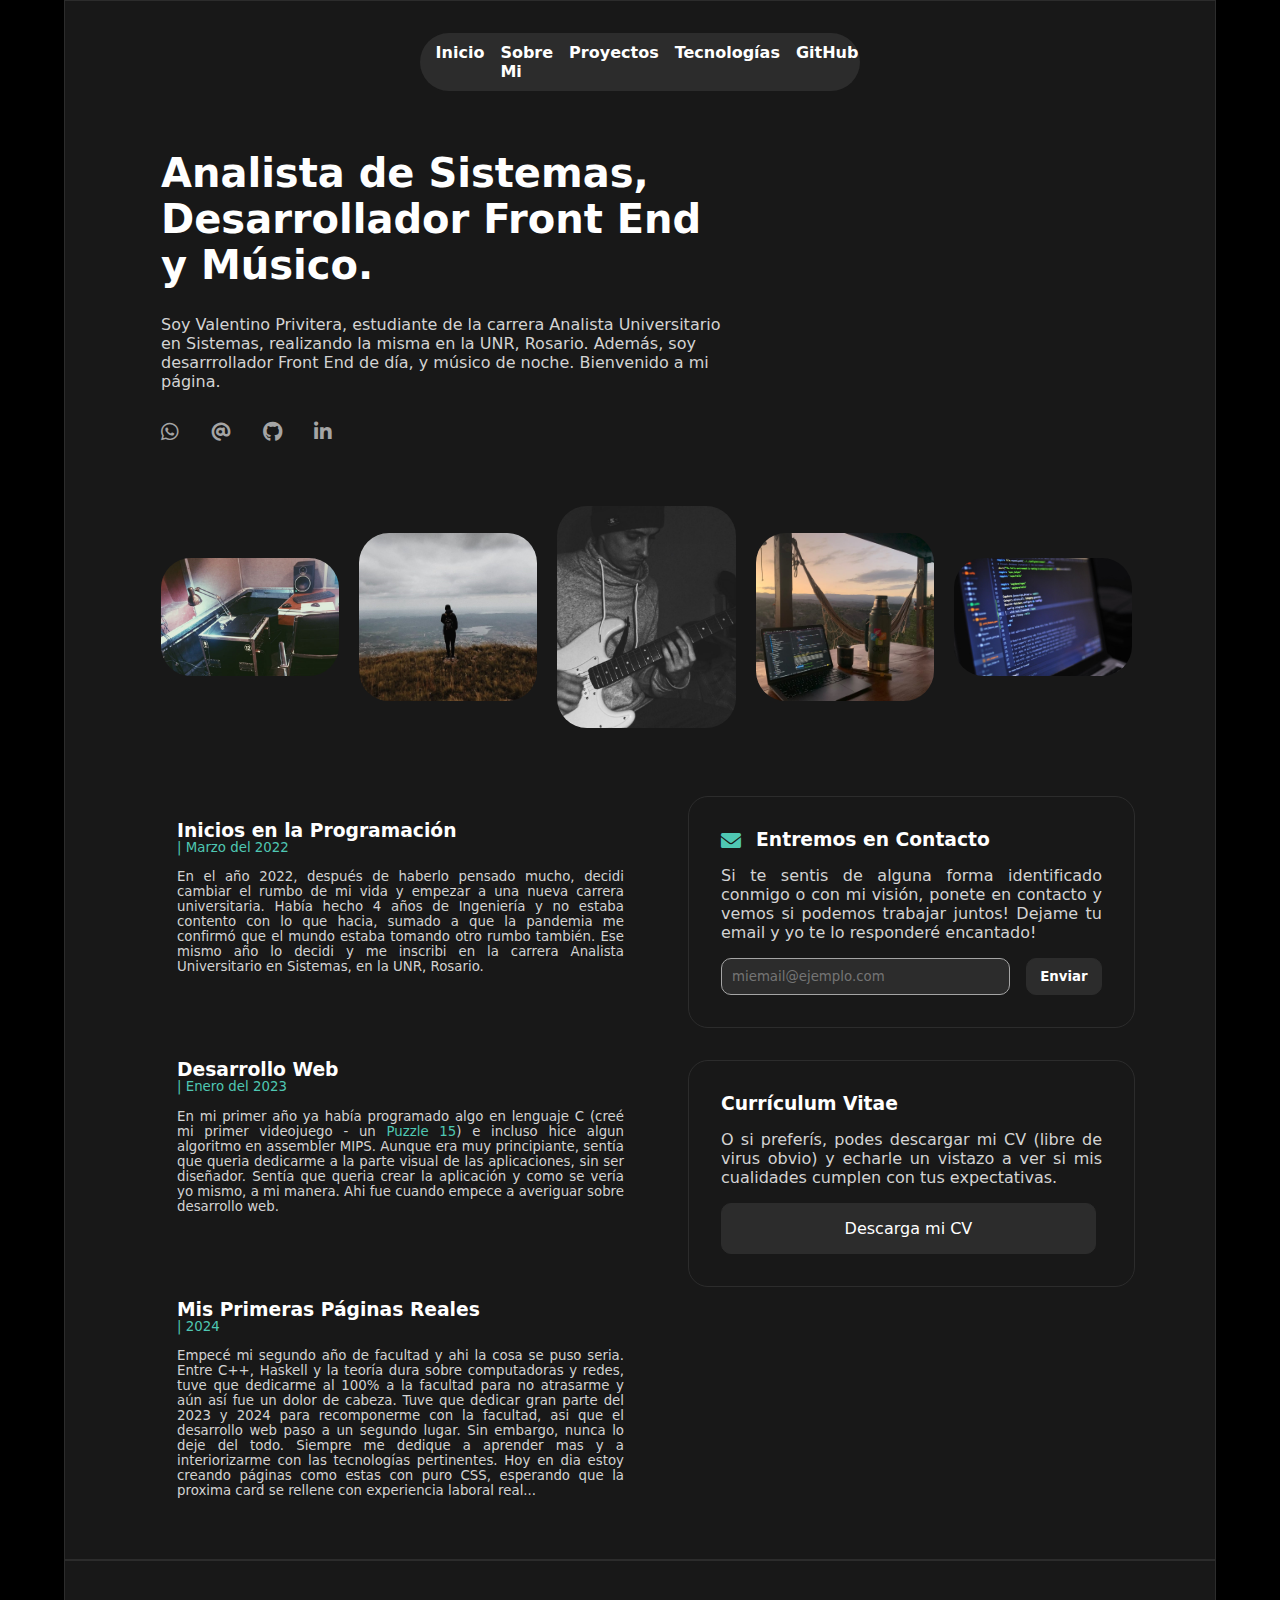
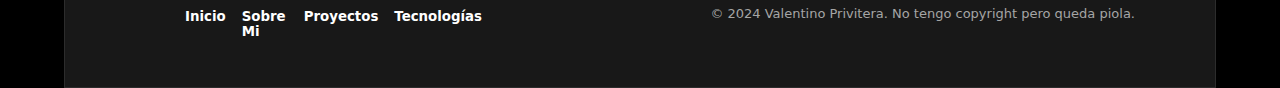
==== index.html @ 6deb17a1 "Add files via upload" ====
<!DOCTYPE html>
<html lang="es">

<head>
    <!-- Fuentes: -->
    <link rel="preconnect" href="https://fonts.googleapis.com">
    <link rel="preconnect" href="https://fonts.gstatic.com" crossorigin>
    <link href="https://fonts.googleapis.com/css2?family=Open+Sans:ital,wght@0,300..800;1,300..800&family=Roboto+Mono:ital,wght@0,100..700;1,100..700&display=swap" rel="stylesheet">
    <link rel="stylesheet" href="https://use.fontawesome.com/releases/v5.8.2/css/all.css" integrity="sha384-oS3vJWv+0UjzBfQzYUhtDYW+Pj2yciDJxpsK1OYPAYjqT085Qq/1cq5FLXAZQ7Ay" crossorigin="anonymous">
    <link rel="stylesheet" href="https://cdnjs.cloudflare.com/ajax/libs/font-awesome/6.0.0-beta3/css/all.min.css">
    <link href="https://fonts.googleapis.com/css?family=Poppins:200i,300,400&amp;display=swap" rel="stylesheet">


    <meta charset="UTF-8">
    <meta name="viewport" content="width=device-width, initial-scale=1.0">

    
    <link rel="icon" href="img/icon1.png" type="image/x-icon">
    <link rel="stylesheet" href="index.css">

    <title>Valentino Privitera - Front End Developer</title>
</head>

<body>
    
    <div class="centro_body" id="inicio">

        <!-- /////////////////////////////////////// NAV /////////////////////////////////////// -->
        <nav class="nav_body">
            <!-- Puedo meter icono con foto como la original -->

            <ul class="nav_caja_botones">
                <a class="boton_nav" href="index.html"><li>Inicio</li></a>     
                <a class="boton_nav" href="#seccion_cards"><li>Sobre Mi</li></a>
                <a class="boton_nav" href="proyectos.html"><li>Proyectos</li></a>
                <a class="boton_nav" href="tecnologias.html"><li>Tecnologías</li></a>
                <a class="boton_nav" href="https://github.com/ValenGu1t0" target="_blank"><li>GitHub</li></a>
            </ul>

            <!-- Puedo insertar boton dia / noche -->
        </nav>

        <!-- /////////////////////////////////////// INTRO /////////////////////////////////////// -->
        <section class="inicio_body">
            <h1>Analista de Sistemas, Desarrollador Front End y Músico.</h1>
            <p>Soy Valentino Privitera, estudiante de la carrera Analista Universitario en Sistemas, realizando la misma en la UNR, Rosario. Además, soy desarrrollador Front End de día, y músico de noche. Bienvenido a mi página.</p>
        
            <div class="inicio_body_caja_contacto">
                <a href="https://wa.me/5492235314907" target="_blank" class="botoncontacto"><i class="fab fa-whatsapp fa-lg"></i></a>
                <a href="mailto:devalen543@example.com" target="_blank" class="botoncontacto"><i class="fas fa-at fa-lg"></i></a>
                <a href="https://github.com/ValenGu1t0" target="_blank" class="botoncontacto"><i class="fab fa-github fa-lg"></i></a>
                <a href="https://www.linkedin.com/in/valentino-privitera-52a646214" target="_blank" class="botoncontacto"><i class="fab fa-linkedin-in fa-lg"></i></a>
            </div>
        </section>

        <!-- /////////////////////////////////////// IMGS /////////////////////////////////////// -->
        <section class="img_body">
            <div class="div_img_body"><img src="img\1.jpeg" alt=""></div>
            <div class="div_img_body"><img src="img\2.jpeg" alt=""></div>
            <div class="div_img_body"><img src="img\3.jpeg" alt=""></div>
            <div class="div_img_body"><img src="img\4.jpeg" alt=""></div>
            <div class="div_img_body"><img src="img\5.jpeg" alt=""></div>
        </section>

        <!-- /////////////////////////////////////// CARDS /////////////////////////////////////// -->
        <section class="cards_body" id="seccion_cards">

            <!-- /////////////////// CARDS IZQ /////////////////// -->
            <div class="cards_body_izq">

                <div class="card_info">
                    <h3>Inicios en la Programación</h3>
                    <time datetime="2022-03">| Marzo del 2022</time>
                    <p>En el año 2022, después de haberlo pensado mucho, decidi cambiar el rumbo de mi vida y empezar a una nueva carrera universitaria. Había hecho 4 años de Ingeniería y no estaba contento con lo que hacia, sumado a que la pandemia me confirmó que el mundo estaba tomando otro rumbo también. Ese mismo año lo decidi y me inscribi en la carrera Analista Universitario en Sistemas, en la UNR, Rosario.  </p>
                </div>

                <div class="card_info">
                    <h3>Desarrollo Web</h3>
                    <time datetime="2023-01">| Enero del 2023</time>
                    <p>En mi primer año ya había programado algo en lenguaje C (creé mi primer videojuego - un <a class="link_en_p" href="https://github.com/ValenGu1t0/Practicos-en-C/tree/main/TP%20Puzzle%2015%20-%20Taller%20I%20-%20Valentino%20Privitera" target="_blank">Puzzle 15</a>) e incluso hice algun algoritmo en assembler MIPS. Aunque era muy principiante, sentía que queria dedicarme a la parte visual de las aplicaciones, sin ser diseñador. Sentía que queria crear la aplicación y como se vería yo mismo, a mi manera. Ahi fue cuando empece a averiguar sobre desarrollo web.  </p>
                </div>

                <div class="card_info">
                    <h3>Mis Primeras Páginas Reales</h3>
                    <time datetime="2024">| 2024</time>
                    <p>Empecé mi segundo año de facultad y ahi la cosa se puso seria. Entre C++, Haskell y la teoría dura sobre computadoras y redes, tuve que dedicarme al 100% a la facultad para no atrasarme y aún así fue un dolor de cabeza. Tuve que dedicar gran parte del 2023 y 2024 para recomponerme con la facultad, asi que el desarrollo web paso a un segundo lugar. Sin embargo, nunca lo deje del todo. Siempre me dedique a aprender mas y a interiorizarme con las tecnologías pertinentes. Hoy en dia estoy creando páginas como estas con puro CSS, esperando que la proxima card se rellene con experiencia laboral real... </p>
                </div>
            </div>

            <!-- /////////////////// CARDS DER /////////////////// -->
            <div class="cards_body_der">

                <div class="card_info_der">
                    <i class="fa-solid fa-envelope fa-lg"></i> <h3> Entremos en Contacto</h3> <p>Si te sentis de alguna forma identificado conmigo o con mi visión, ponete en contacto y vemos si podemos trabajar juntos! Dejame tu email y yo te lo responderé encantado!</p>
                    <div class="contacto_email">
                        <input type="email" placeholder="miemail@ejemplo.com">
                        <button type="submit">Enviar</button>
                    </div>
                </div>

                <div class="card_info_der">
                    <h3>Currículum Vitae</h3> <p>O si preferís, podes descargar mi CV (libre de virus obvio) y echarle un vistazo a ver si mis cualidades cumplen con tus expectativas.</p>
                    <a class="botonCV" href="img\CV_Privitera.pdf" download="CV_Privitera.pdf" target="_blank">Descarga mi CV</a>
                </div>

            </div>
        </section>
    </div>

    <footer class="centro_body">

        <div class="footer">

            <ul class="footer_caja_botones">
                <a class="boton_footer" href="#inicio"><li>Inicio</li></a>              <!-- ATENTO a ponerselo a las demas pag-->
                <a class="boton_footer" href="#seccion_cards"><li>Sobre Mi</li></a>
                <a class="boton_footer" href="proyectos.html"><li>Proyectos</li></a>
                <a class="boton_footer" href="tecnologias.html"><li>Tecnologías</li></a>
            </ul>

            <p>© 2024 Valentino Privitera. No tengo copyright pero queda piola.</p>

        </div>

    </footer>

</body>

</html>
---- index.css ----
/* ////////////////////////////////////////////////////////////////////// GLOBAL /////////////////////////////////// */

:root {

    --black: #000000;
    --white: #ffffff;
    --gray: #181818;
    --moregray: #2c2c2c;
    --moremoregray: #a5a5a5;
    --letras_parrafo: #d3d3d3;
    --letras_link: #4fc7b3;
}

* {
    font-family: ui-sans-serif, system-ui, sans-serif, Apple Color Emoji, Segoe UI Emoji, Segoe UI Symbol, Noto Color Emoji;
    scroll-behavior: smooth;
}

.link_en_p {  text-decoration: none;   color: var(--letras_link); }

body {

    margin: 0;
    padding: 0;
    box-sizing: border-box; 

    background-color: var(--black);

    display: flex;
    flex-direction: column;
    justify-content: center;
    align-items: center;
}

.centro_body {

    width: 90%;
    
    background-color: var(--gray);
    border: 1px solid var(--moregray);

    display: flex;
    flex-direction: column;

    box-sizing: border-box;
    padding: 1rem 4rem;
}


/* ////////////////////////////////////////////////////////////////////// NAV /////////////////////////////////// */

.nav_body {

    display: flex;
    justify-content: center;
    align-items: center;
}

.nav_caja_botones {

    display: flex;
    flex-direction: row;
    justify-content: space-evenly;

    gap: 1rem;

    width: 40%;
    padding: 10px 1rem;

    background-color: var(--moregray);
    border-radius: 30px;

    list-style: none;

    position: sticky;

}

.boton_nav { 

    font-weight: 600;
    color: var(--white);
    text-decoration: none;
}

.boton_nav:hover {  color: var(--letras_link);  }



/* ////////////////////////////////////////////////////////////////////// SECCION1 - INTRODUCCION /////////////////////// */

.inicio_body {

    padding: 1rem 2rem;
    width: 55%;
    color: var(--moremoregray);
}

.inicio_body h1 { font-size: 2.5em; color: var(--white);}

.inicio_body p { margin-bottom: 2rem; color: var(--letras_parrafo);}


.inicio_body_caja_contacto {

    display: flex;
    flex-direction: row;
    justify-content: start;
}

.botoncontacto {  margin-right: 2rem; }

.botoncontacto:link, .botoncontacto:visited { color: var(--moremoregray); }

.botoncontacto:hover {  color: var(--letras_link); }



/* ////////////////////////////////////////////////////////////////////// SECCION2 - IMGS /////////////////////////////// */

.img_body {

    margin: 2rem 0 2rem;
    padding: 1rem 2rem;
    width: 95%;
    
    display: flex;
    justify-content: center;
    align-items: center;
    gap: 20px;
    justify-content: space-evenly;
}

.div_img_body {

    width: 20%; 
    max-width: 250px;
}

.div_img_body img {

    width: 100%; 
    height: auto;

    border-radius: 30px;
}



/* ////////////////////////////////////////////////////////////////////// SECCION 3 - CARDS /////////////////////////////// */
.cards_body {  display: flex;  flex-direction: row;  }


/* ////////////////////////////////////////////////////////////////////// SECCION 3.1 - CARDS IZQUIERDA ////////////////// */
.cards_body_izq {

    padding: 1rem;
    max-width: 50%;

    display: flex;
    flex-direction: column;
    gap: 2rem;
}


.card_info { 

    border-radius: 20px;
    padding: 5px 2rem 1rem;

    color: var(--white);
}

.card_info h3 { margin-bottom: -4px; }

.card_info p { font-size: smaller; color:var(--letras_parrafo); text-align: justify; }

.card_info time { color: var(--letras_link); font-size: smaller; }

.card_info:hover {  background-color: var(--moregray); }




/* ////////////////////////////////////////////////////////////////////// SECCION 3.2 - CARDS DERECHA /////////////////// */
.cards_body_der {

    padding: 1rem;
    max-width: 50%;

    display: flex;
    flex-direction: column;
    justify-content: start;
    gap: 2rem;
}

.card_info_der { 

    border-radius: 20px;
    padding: 2rem 2rem;

    border: 1px solid var(--moregray);

    color: var(--white);
}

/* Corrije el espaciado entre el titulo y el icono de mail */
.card_info_der > h3:first-of-type {  display: inline; }
.fa-solid {  color: var(--letras_link); margin-right: 10px; }



/* ////////// EMAIL ////////// */
.contacto_email { 

    display: flex;
    flex-direction: row;
    justify-content: space-between;
}

.contacto_email input { 

    width: 70%;
    padding: 10px;
    border-radius: 10px;

    background-color: var(--moregray);
    border: 1px solid var(--moremoregray);

    color: var(--white);
}

.card_info_der p { color: var(--letras_parrafo); text-align: justify; }

.contacto_email button { 

    padding: 10px;
    width: 20%;
    border-radius: 10px;
    border: 1px solid var(--moregray);
    background-color: var(--moregray);

    font-weight: 600;
    color: var(--white);

}

.contacto_email button:hover { cursor:pointer; background-color: var(--gray); }

.contacto_email button:active { 

    border: 1px solid var(--letras_link);

    padding: 5px;
    border-radius: 10px;
    width: 20%;
}


/* ////////// CURRICULUM ////////// */
.botonCV { 

    display: block;

    width: 90%;
    padding: 15px;
    border-radius: 10px;

    margin-top: 1rem;

    border: 1px solid var(--moregray); 
    background-color: var(--moregray);

    text-align: center;
    text-decoration: none;
    color: var(--white);
}

.botonCV:hover { background-color: var(--gray); }

.botonCV:active { border: 1px solid var(--letras_link); }


/* ////////////////////////////////////////////////////////////////////// SECCION 4 - FOOTER //////////////////////////////// */
.footer { 
    
    display: flex;
    flex-direction: row;
    padding: 1rem;
    justify-content: space-between;
}

.footer_caja_botones { 
    
    display: flex;
    flex-direction: row;
    justify-content: space-evenly;
    gap: 1rem;

    width: 30%;

    list-style: none;
}

.boton_footer { 
    
    font-size: smaller;
    font-weight: 600;
    color: var(--white);
    text-decoration: none;
}

.boton_footer:hover {  color: var(--letras_link);  } 

.footer p { 
    
    font-size: small;
    color: var(--moremoregray);
}



/* ////////////////////////////////////////////////////////////////////// PROYECTOS - PAG2 //////////////////////////////// */
.proyectos { 
    
    display: flex;
    flex-direction: column;
    justify-content: flex-start;
    box-sizing: border-box;

    width: 100%;
    padding: 1rem;
}

.proyectos_card { 
    
    width: 93%;
    height: auto;
    margin-bottom: 2rem;

    display: flex;
    flex-direction: row;
    justify-content: space-between;

    padding: 2rem 2rem;
    border-radius: 15px;
    border: 1px solid var(--moregray);
}
.proyectos_card:hover {  background-color: var(--moregray); }

.proyectos_card_texto { max-width: 500px; height: auto; text-align: justify; }

.proyectos_card_texto p { color: var(--letras_parrafo); font-size: smaller; }

.proyectos_card_texto h3 { color: var(--white); }

.proyectos_card img { 

    width: 100%; 
    max-width: 350px;
    height: auto;

    border-radius: 15px;
    object-fit: cover;

    transition: transform 0.5s ease;
}

.proyectos_card img:hover {   transition: transform 0.5s ease;   transform: scale(1.1);   } 

.imagen_web_1:hover {  transition: transform 0.5s ease; content: url('img/web2.jpg');  object-fit: contain; }

.imagen_web_2:hover {  transition: transform 0.5s ease; content: url('img/web4.jpg');  object-fit: contain; }

.imagen_web_3:hover {  transition: transform 0.5s ease; content: url('img/web6.jpg');  object-fit: contain; }



/* ////////////////////////////////////////////////////////////////////// TECNOLOGÍAS - PAG3 //////////////////////////////// */
.tecnologias { 
    
    display: flex;
    flex-direction: column;
    justify-content: flex-start;
    box-sizing: border-box;

    width: 100%;
    padding: 1rem;
}

.tecnologias_card {

    width: 70%;
    height: auto;
    margin-bottom: 2rem;

    display: flex;
    flex-direction: column;

    padding: 2rem 2rem;
    border-radius: 15px;
    border: 1px solid var(--moregray);

    text-align: justify;
}

.tecnologias_card:hover {


    background-color: var(--moregray);
}


.tecnologias_card_titulo {

    display: flex;
    flex-direction: row;
    gap: 20px;
    align-items: center;
}

.tecnologias_card_titulo h2 {  color: var(--white); }

.tecnologias_card p {  color: var(--moremoregray); }

.tecnologias_card_titulo img { max-width: 50px; }

/* Cuando aprenda react saco este */
#process { max-width: 300px; }
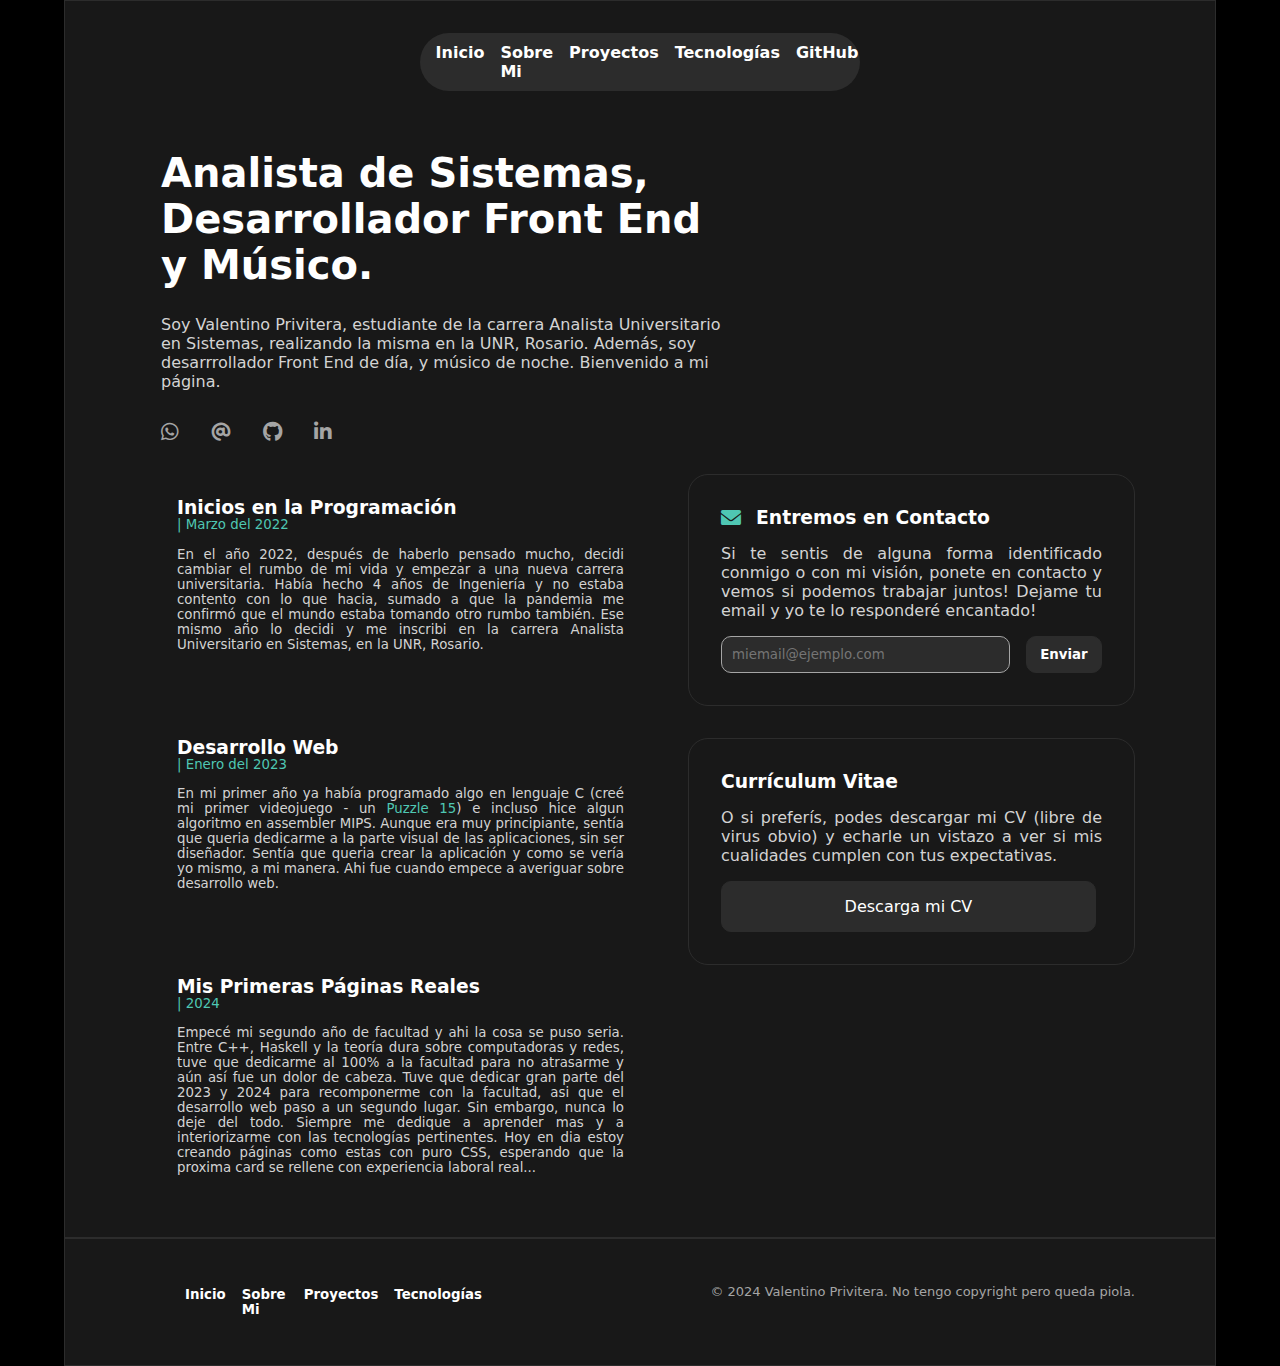
==== commit 15c744df: "Update de index.html" ====
--- a/index.html
+++ b/index.html
@@ -53,14 +53,14 @@
             </div>
         </section>
 
-        <!-- /////////////////////////////////////// IMGS /////////////////////////////////////// -->
+        <!-- /////////////////////////////////////// IMGS - REVISAR /////////////////////////////////////// 
         <section class="img_body">
             <div class="div_img_body"><img src="img\1.jpeg" alt=""></div>
             <div class="div_img_body"><img src="img\2.jpeg" alt=""></div>
             <div class="div_img_body"><img src="img\3.jpeg" alt=""></div>
             <div class="div_img_body"><img src="img\4.jpeg" alt=""></div>
             <div class="div_img_body"><img src="img\5.jpeg" alt=""></div>
-        </section>
+        </section> -->
 
         <!-- /////////////////////////////////////// CARDS /////////////////////////////////////// -->
         <section class="cards_body" id="seccion_cards">
@@ -126,4 +126,4 @@
 
 </body>
 
-</html>+</html>
